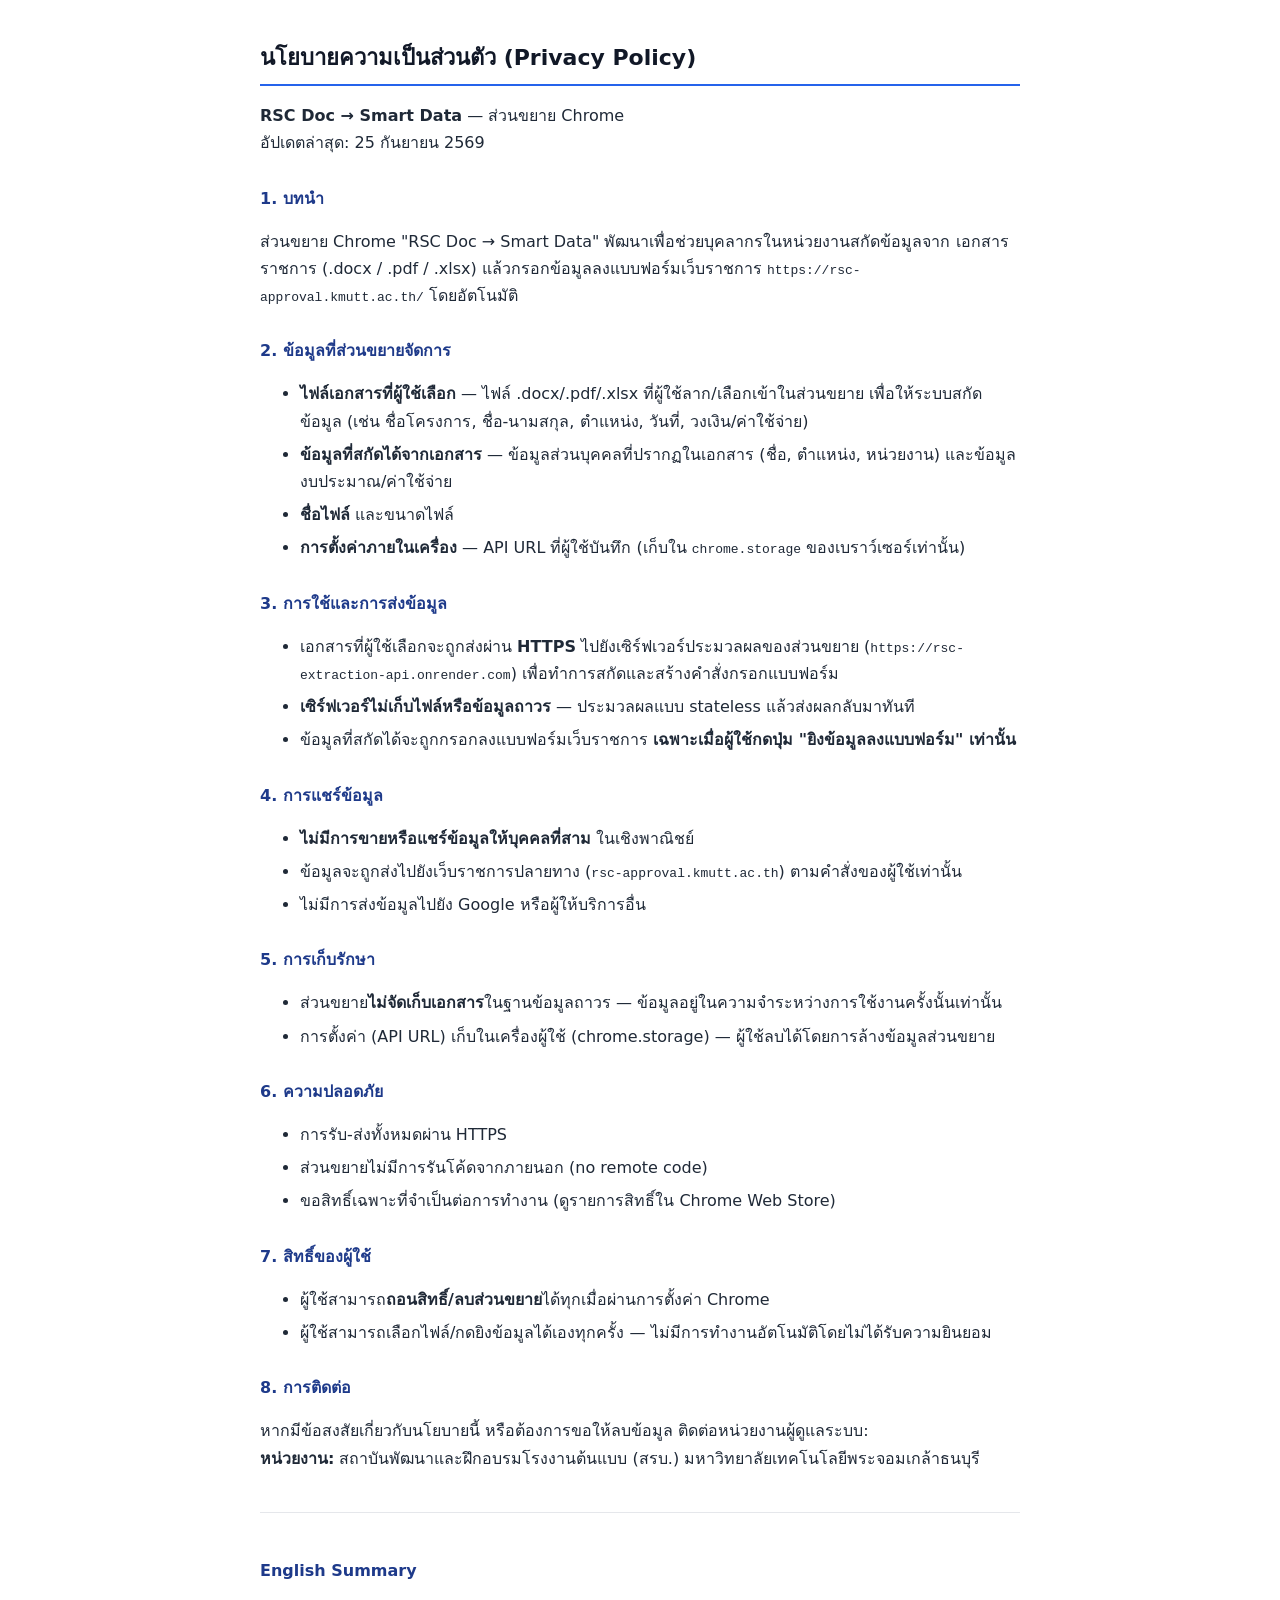
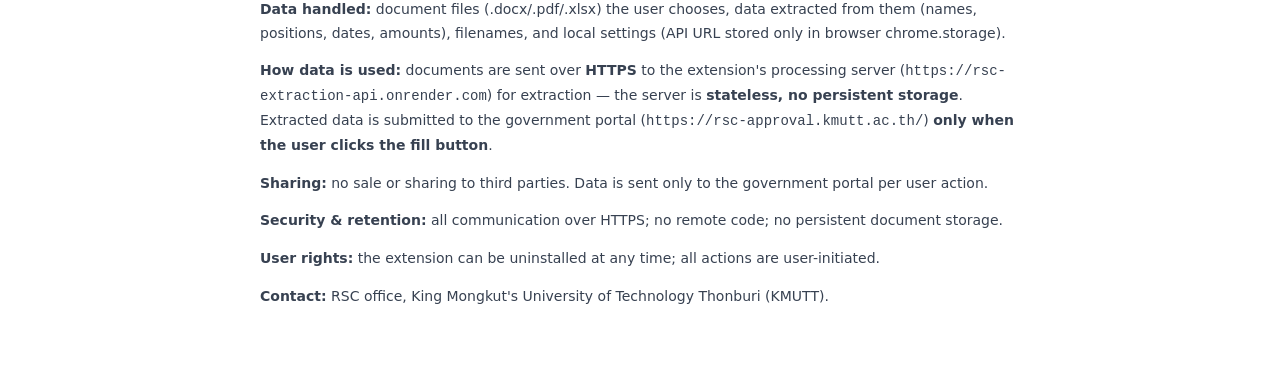
==== docs/privacy.html @ ea29ed73 "chore(store): แก้การปฏิเสธ (Purple Nickel) — privacy URL + in-extension disclosure - docs/privacy.ht" ====
<!DOCTYPE html>
<html lang="th">
<head>
<meta charset="UTF-8" />
<meta name="viewport" content="width=device-width, initial-scale=1.0" />
<title>นโยบายความเป็นส่วนตัว — RSC Doc → Smart Data</title>
<style>
  body { font-family: "Segoe UI", "Noto Sans Thai", system-ui, sans-serif; max-width: 760px; margin: 0 auto; padding: 24px 16px 48px; color: #1f2937; line-height: 1.7; }
  h1 { font-size: 22px; color: #111827; border-bottom: 2px solid #2563eb; padding-bottom: 8px; }
  h2 { font-size: 16px; color: #1e3a8a; margin-top: 28px; }
  li { margin-bottom: 6px; }
  .eng { margin-top: 40px; border-top: 1px solid #e5e7eb; padding-top: 16px; font-size: 14px; color: #374151; }
</style>
</head>
<body>

<h1>นโยบายความเป็นส่วนตัว (Privacy Policy)</h1>
<p><strong>RSC Doc → Smart Data</strong> — ส่วนขยาย Chrome<br/>
อัปเดตล่าสุด: 25 กันยายน 2569</p>

<h2>1. บทนำ</h2>
<p>ส่วนขยาย Chrome "RSC Doc → Smart Data" พัฒนาเพื่อช่วยบุคลากรในหน่วยงานสกัดข้อมูลจาก
เอกสารราชการ (.docx / .pdf / .xlsx) แล้วกรอกข้อมูลลงแบบฟอร์มเว็บราชการ
<code>https://rsc-approval.kmutt.ac.th/</code> โดยอัตโนมัติ</p>

<h2>2. ข้อมูลที่ส่วนขยายจัดการ</h2>
<ul>
  <li><strong>ไฟล์เอกสารที่ผู้ใช้เลือก</strong> — ไฟล์ .docx/.pdf/.xlsx ที่ผู้ใช้ลาก/เลือกเข้าในส่วนขยาย เพื่อให้ระบบสกัดข้อมูล (เช่น ชื่อโครงการ, ชื่อ-นามสกุล, ตำแหน่ง, วันที่, วงเงิน/ค่าใช้จ่าย)</li>
  <li><strong>ข้อมูลที่สกัดได้จากเอกสาร</strong> — ข้อมูลส่วนบุคคลที่ปรากฏในเอกสาร (ชื่อ, ตำแหน่ง, หน่วยงาน) และข้อมูลงบประมาณ/ค่าใช้จ่าย</li>
  <li><strong>ชื่อไฟล์</strong> และขนาดไฟล์</li>
  <li><strong>การตั้งค่าภายในเครื่อง</strong> — API URL ที่ผู้ใช้บันทึก (เก็บใน <code>chrome.storage</code> ของเบราว์เซอร์เท่านั้น)</li>
</ul>

<h2>3. การใช้และการส่งข้อมูล</h2>
<ul>
  <li>เอกสารที่ผู้ใช้เลือกจะถูกส่งผ่าน <strong>HTTPS</strong> ไปยังเซิร์ฟเวอร์ประมวลผลของส่วนขยาย (<code>https://rsc-extraction-api.onrender.com</code>) เพื่อทำการสกัดและสร้างคำสั่งกรอกแบบฟอร์ม</li>
  <li><strong>เซิร์ฟเวอร์ไม่เก็บไฟล์หรือข้อมูลถาวร</strong> — ประมวลผลแบบ stateless แล้วส่งผลกลับมาทันที</li>
  <li>ข้อมูลที่สกัดได้จะถูกกรอกลงแบบฟอร์มเว็บราชการ <strong>เฉพาะเมื่อผู้ใช้กดปุ่ม "ยิงข้อมูลลงแบบฟอร์ม" เท่านั้น</strong></li>
</ul>

<h2>4. การแชร์ข้อมูล</h2>
<ul>
  <li><strong>ไม่มีการขายหรือแชร์ข้อมูลให้บุคคลที่สาม</strong> ในเชิงพาณิชย์</li>
  <li>ข้อมูลจะถูกส่งไปยังเว็บราชการปลายทาง (<code>rsc-approval.kmutt.ac.th</code>) ตามคำสั่งของผู้ใช้เท่านั้น</li>
  <li>ไม่มีการส่งข้อมูลไปยัง Google หรือผู้ให้บริการอื่น</li>
</ul>

<h2>5. การเก็บรักษา</h2>
<ul>
  <li>ส่วนขยาย<strong>ไม่จัดเก็บเอกสาร</strong>ในฐานข้อมูลถาวร — ข้อมูลอยู่ในความจำระหว่างการใช้งานครั้งนั้นเท่านั้น</li>
  <li>การตั้งค่า (API URL) เก็บในเครื่องผู้ใช้ (chrome.storage) — ผู้ใช้ลบได้โดยการล้างข้อมูลส่วนขยาย</li>
</ul>

<h2>6. ความปลอดภัย</h2>
<ul>
  <li>การรับ-ส่งทั้งหมดผ่าน HTTPS</li>
  <li>ส่วนขยายไม่มีการรันโค้ดจากภายนอก (no remote code)</li>
  <li>ขอสิทธิ์เฉพาะที่จำเป็นต่อการทำงาน (ดูรายการสิทธิ์ใน Chrome Web Store)</li>
</ul>

<h2>7. สิทธิ์ของผู้ใช้</h2>
<ul>
  <li>ผู้ใช้สามารถ<strong>ถอนสิทธิ์/ลบส่วนขยาย</strong>ได้ทุกเมื่อผ่านการตั้งค่า Chrome</li>
  <li>ผู้ใช้สามารถเลือกไฟล์/กดยิงข้อมูลได้เองทุกครั้ง — ไม่มีการทำงานอัตโนมัติโดยไม่ได้รับความยินยอม</li>
</ul>

<h2>8. การติดต่อ</h2>
<p>หากมีข้อสงสัยเกี่ยวกับนโยบายนี้ หรือต้องการขอให้ลบข้อมูล ติดต่อหน่วยงานผู้ดูแลระบบ:<br/>
<strong>หน่วยงาน:</strong> สถาบันพัฒนาและฝึกอบรมโรงงานต้นแบบ (สรบ.) มหาวิทยาลัยเทคโนโลยีพระจอมเกล้าธนบุรี</p>

<div class="eng">
<h2>English Summary</h2>
<p><strong>Data handled:</strong> document files (.docx/.pdf/.xlsx) the user chooses, data extracted from them (names, positions, dates, amounts), filenames, and local settings (API URL stored only in browser chrome.storage).</p>
<p><strong>How data is used:</strong> documents are sent over <strong>HTTPS</strong> to the extension's processing server (<code>https://rsc-extraction-api.onrender.com</code>) for extraction — the server is <strong>stateless, no persistent storage</strong>. Extracted data is submitted to the government portal (<code>https://rsc-approval.kmutt.ac.th/</code>) <strong>only when the user clicks the fill button</strong>.</p>
<p><strong>Sharing:</strong> no sale or sharing to third parties. Data is sent only to the government portal per user action.</p>
<p><strong>Security &amp; retention:</strong> all communication over HTTPS; no remote code; no persistent document storage.</p>
<p><strong>User rights:</strong> the extension can be uninstalled at any time; all actions are user-initiated.</p>
<p><strong>Contact:</strong> RSC office, King Mongkut's University of Technology Thonburi (KMUTT).</p>
</div>

</body>
</html>
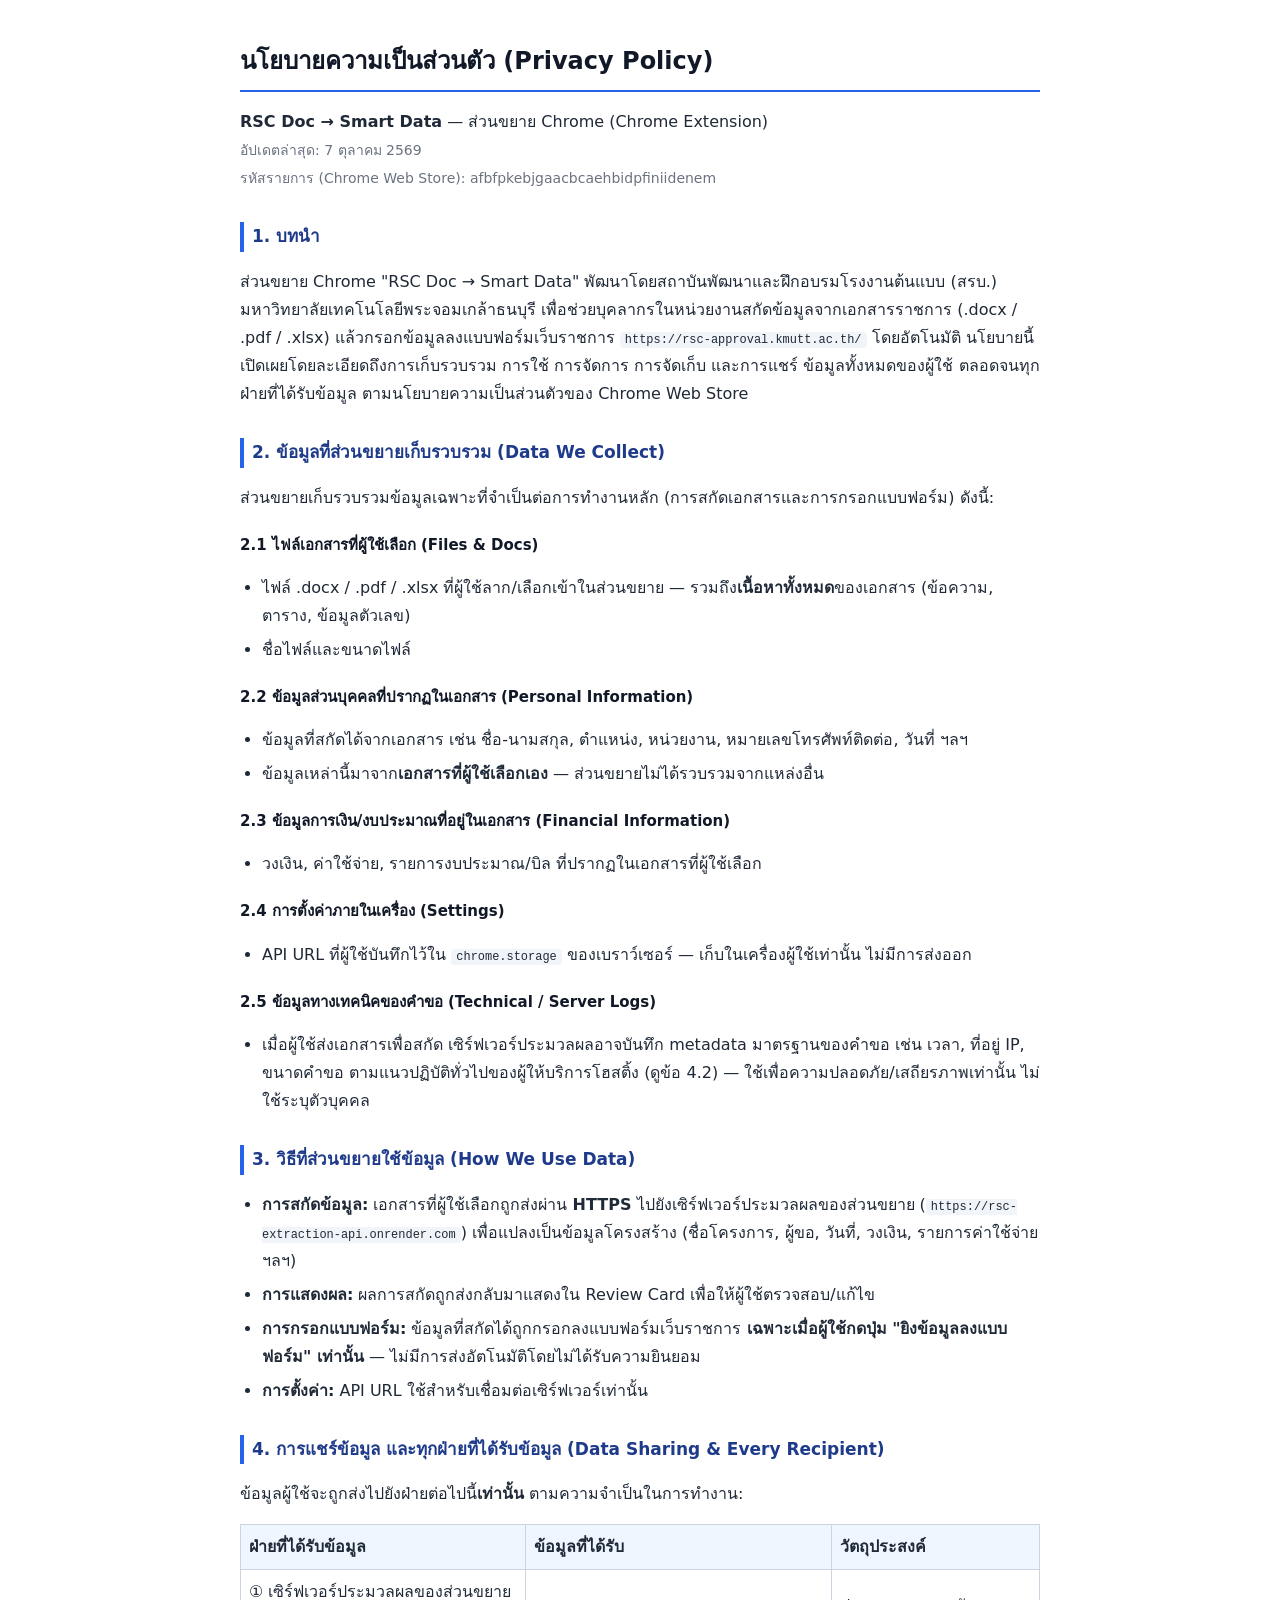
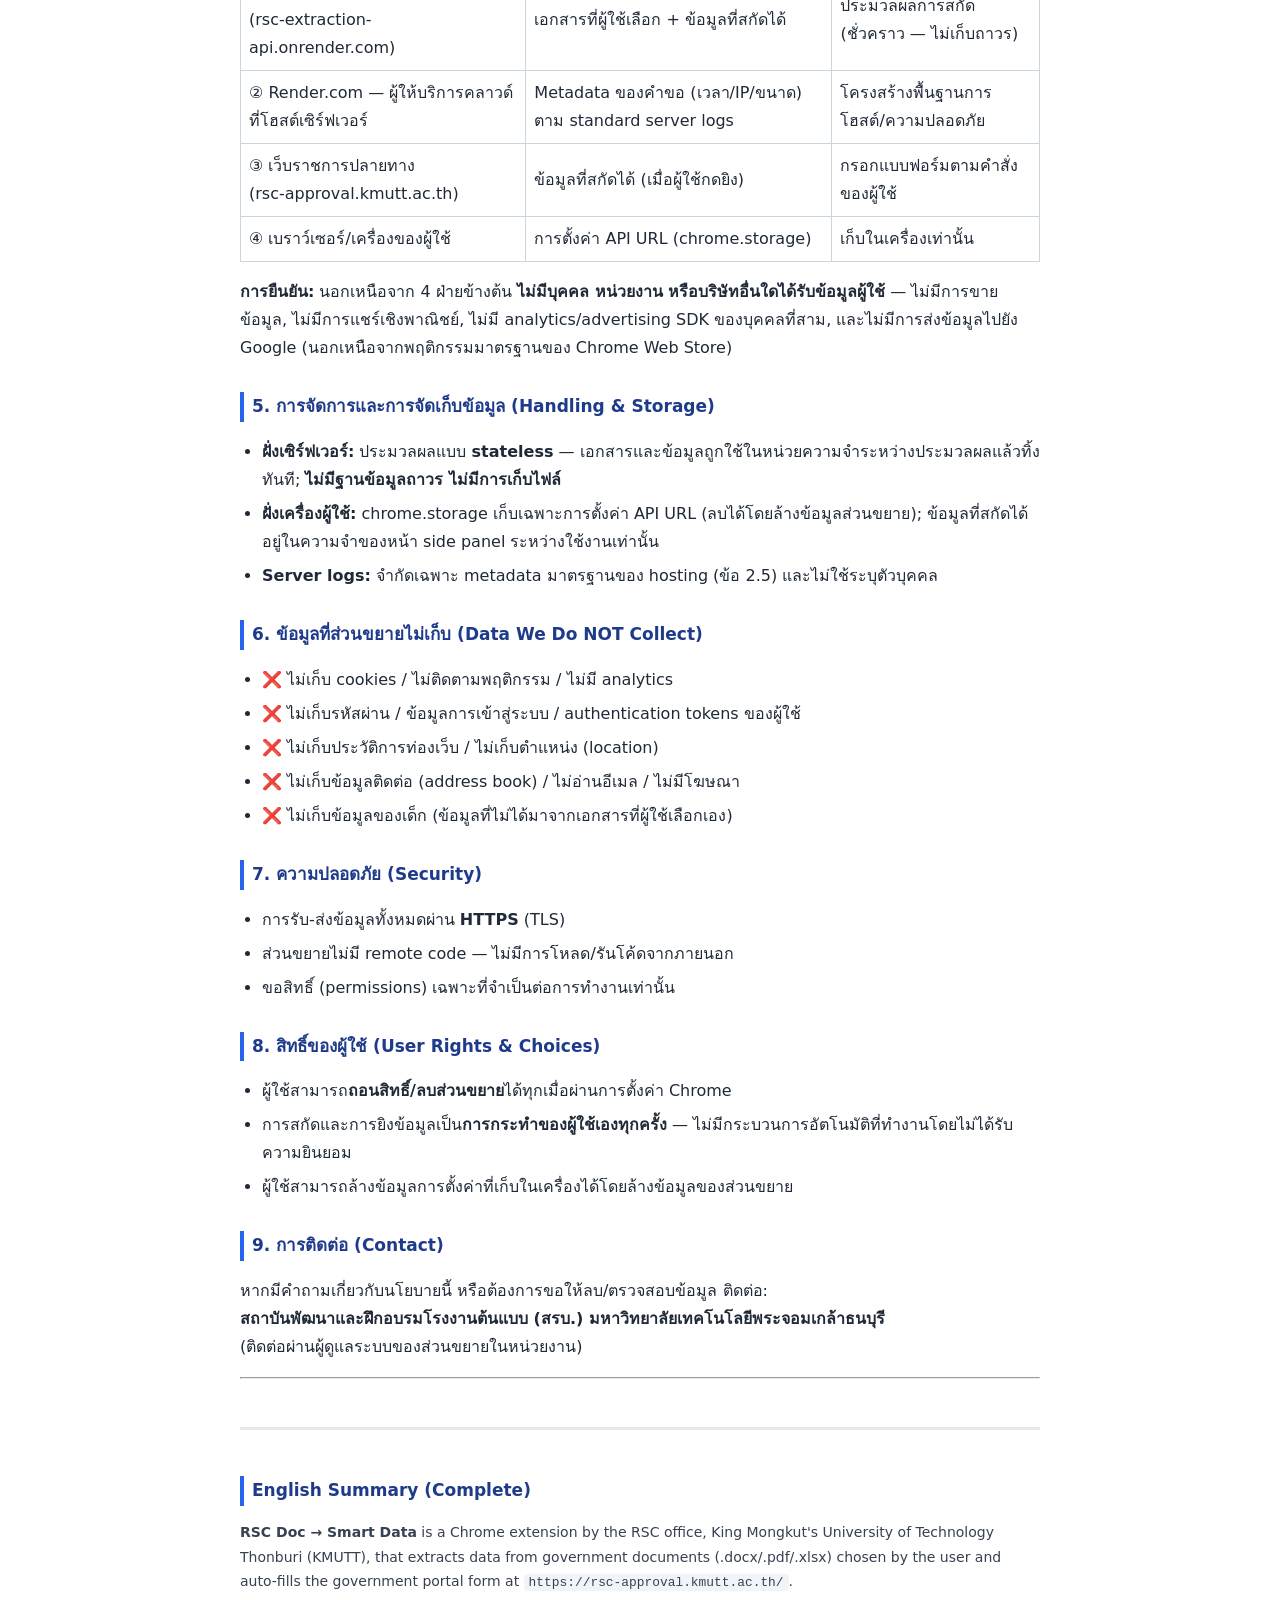
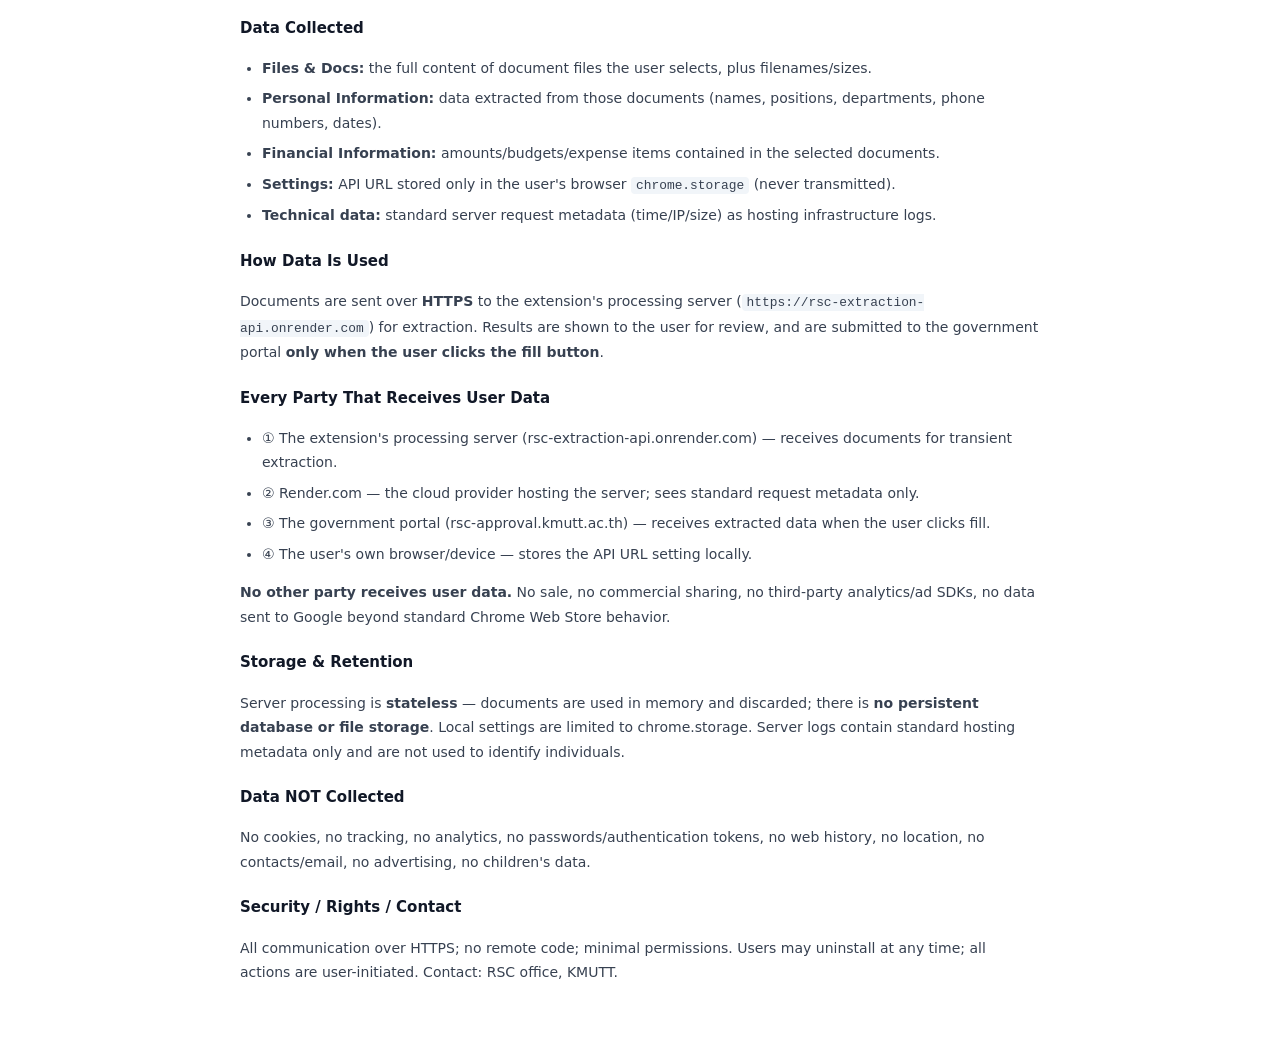
==== commit c9a84604: "docs(privacy): เขียนนโยบายใหม่ให้ครบตามข้อกำหนด Chrome (รอบ 2 ปฏิเสธ) - เนื้อหาไม่ละเอียด -> เขียนให" ====
--- a/docs/privacy.html
+++ b/docs/privacy.html
@@ -5,77 +5,176 @@
 <meta name="viewport" content="width=device-width, initial-scale=1.0" />
 <title>นโยบายความเป็นส่วนตัว — RSC Doc → Smart Data</title>
 <style>
-  body { font-family: "Segoe UI", "Noto Sans Thai", system-ui, sans-serif; max-width: 760px; margin: 0 auto; padding: 24px 16px 48px; color: #1f2937; line-height: 1.7; }
-  h1 { font-size: 22px; color: #111827; border-bottom: 2px solid #2563eb; padding-bottom: 8px; }
-  h2 { font-size: 16px; color: #1e3a8a; margin-top: 28px; }
+  body { font-family: "Segoe UI", "Noto Sans Thai", system-ui, sans-serif; max-width: 800px; margin: 0 auto; padding: 24px 16px 48px; color: #1f2937; line-height: 1.75; }
+  h1 { font-size: 24px; color: #111827; border-bottom: 2px solid #2563eb; padding-bottom: 8px; }
+  h2 { font-size: 17px; color: #1e3a8a; margin-top: 30px; border-left: 4px solid #2563eb; padding-left: 8px; }
+  h3 { font-size: 15px; color: #111827; margin-top: 20px; }
+  ul { padding-left: 22px; }
   li { margin-bottom: 6px; }
-  .eng { margin-top: 40px; border-top: 1px solid #e5e7eb; padding-top: 16px; font-size: 14px; color: #374151; }
+  code { background: #f1f5f9; padding: 1px 5px; border-radius: 4px; font-size: 0.92em; }
+  .eng { margin-top: 48px; border-top: 3px solid #e5e7eb; padding-top: 16px; font-size: 14px; color: #374151; }
+  .meta { color: #6b7280; font-size: 14px; }
 </style>
 </head>
 <body>
 
 <h1>นโยบายความเป็นส่วนตัว (Privacy Policy)</h1>
-<p><strong>RSC Doc → Smart Data</strong> — ส่วนขยาย Chrome<br/>
-อัปเดตล่าสุด: 25 กันยายน 2569</p>
+<p><strong>RSC Doc → Smart Data</strong> — ส่วนขยาย Chrome (Chrome Extension)<br/>
+<span class="meta">อัปเดตล่าสุด: 7 ตุลาคม 2569<br/>
+รหัสรายการ (Chrome Web Store): afbfpkebjgaacbcaehbidpfiniidenem</span></p>
 
 <h2>1. บทนำ</h2>
-<p>ส่วนขยาย Chrome "RSC Doc → Smart Data" พัฒนาเพื่อช่วยบุคลากรในหน่วยงานสกัดข้อมูลจาก
-เอกสารราชการ (.docx / .pdf / .xlsx) แล้วกรอกข้อมูลลงแบบฟอร์มเว็บราชการ
-<code>https://rsc-approval.kmutt.ac.th/</code> โดยอัตโนมัติ</p>
+<p>ส่วนขยาย Chrome "RSC Doc → Smart Data" พัฒนาโดยสถาบันพัฒนาและฝึกอบรมโรงงานต้นแบบ (สรบ.)
+มหาวิทยาลัยเทคโนโลยีพระจอมเกล้าธนบุรี เพื่อช่วยบุคลากรในหน่วยงานสกัดข้อมูลจากเอกสารราชการ
+(.docx / .pdf / .xlsx) แล้วกรอกข้อมูลลงแบบฟอร์มเว็บราชการ <code>https://rsc-approval.kmutt.ac.th/</code>
+โดยอัตโนมัติ นโยบายนี้เปิดเผยโดยละเอียดถึงการเก็บรวบรวม การใช้ การจัดการ การจัดเก็บ และการแชร์
+ข้อมูลทั้งหมดของผู้ใช้ ตลอดจนทุกฝ่ายที่ได้รับข้อมูล ตามนโยบายความเป็นส่วนตัวของ Chrome Web Store</p>
 
-<h2>2. ข้อมูลที่ส่วนขยายจัดการ</h2>
+<h2>2. ข้อมูลที่ส่วนขยายเก็บรวบรวม (Data We Collect)</h2>
+<p>ส่วนขยายเก็บรวบรวมข้อมูลเฉพาะที่จำเป็นต่อการทำงานหลัก (การสกัดเอกสารและการกรอกแบบฟอร์ม) ดังนี้:</p>
+
+<h3>2.1 ไฟล์เอกสารที่ผู้ใช้เลือก (Files &amp; Docs)</h3>
 <ul>
-  <li><strong>ไฟล์เอกสารที่ผู้ใช้เลือก</strong> — ไฟล์ .docx/.pdf/.xlsx ที่ผู้ใช้ลาก/เลือกเข้าในส่วนขยาย เพื่อให้ระบบสกัดข้อมูล (เช่น ชื่อโครงการ, ชื่อ-นามสกุล, ตำแหน่ง, วันที่, วงเงิน/ค่าใช้จ่าย)</li>
-  <li><strong>ข้อมูลที่สกัดได้จากเอกสาร</strong> — ข้อมูลส่วนบุคคลที่ปรากฏในเอกสาร (ชื่อ, ตำแหน่ง, หน่วยงาน) และข้อมูลงบประมาณ/ค่าใช้จ่าย</li>
-  <li><strong>ชื่อไฟล์</strong> และขนาดไฟล์</li>
-  <li><strong>การตั้งค่าภายในเครื่อง</strong> — API URL ที่ผู้ใช้บันทึก (เก็บใน <code>chrome.storage</code> ของเบราว์เซอร์เท่านั้น)</li>
+  <li>ไฟล์ .docx / .pdf / .xlsx ที่ผู้ใช้ลาก/เลือกเข้าในส่วนขยาย — รวมถึง<b>เนื้อหาทั้งหมด</b>ของเอกสาร (ข้อความ, ตาราง, ข้อมูลตัวเลข)</li>
+  <li>ชื่อไฟล์และขนาดไฟล์</li>
 </ul>
 
-<h2>3. การใช้และการส่งข้อมูล</h2>
+<h3>2.2 ข้อมูลส่วนบุคคลที่ปรากฏในเอกสาร (Personal Information)</h3>
 <ul>
-  <li>เอกสารที่ผู้ใช้เลือกจะถูกส่งผ่าน <strong>HTTPS</strong> ไปยังเซิร์ฟเวอร์ประมวลผลของส่วนขยาย (<code>https://rsc-extraction-api.onrender.com</code>) เพื่อทำการสกัดและสร้างคำสั่งกรอกแบบฟอร์ม</li>
-  <li><strong>เซิร์ฟเวอร์ไม่เก็บไฟล์หรือข้อมูลถาวร</strong> — ประมวลผลแบบ stateless แล้วส่งผลกลับมาทันที</li>
-  <li>ข้อมูลที่สกัดได้จะถูกกรอกลงแบบฟอร์มเว็บราชการ <strong>เฉพาะเมื่อผู้ใช้กดปุ่ม "ยิงข้อมูลลงแบบฟอร์ม" เท่านั้น</strong></li>
+  <li>ข้อมูลที่สกัดได้จากเอกสาร เช่น ชื่อ-นามสกุล, ตำแหน่ง, หน่วยงาน, หมายเลขโทรศัพท์ติดต่อ, วันที่ ฯลฯ</li>
+  <li>ข้อมูลเหล่านี้มาจาก<b>เอกสารที่ผู้ใช้เลือกเอง</b> — ส่วนขยายไม่ได้รวบรวมจากแหล่งอื่น</li>
 </ul>
 
-<h2>4. การแชร์ข้อมูล</h2>
+<h3>2.3 ข้อมูลการเงิน/งบประมาณที่อยู่ในเอกสาร (Financial Information)</h3>
 <ul>
-  <li><strong>ไม่มีการขายหรือแชร์ข้อมูลให้บุคคลที่สาม</strong> ในเชิงพาณิชย์</li>
-  <li>ข้อมูลจะถูกส่งไปยังเว็บราชการปลายทาง (<code>rsc-approval.kmutt.ac.th</code>) ตามคำสั่งของผู้ใช้เท่านั้น</li>
-  <li>ไม่มีการส่งข้อมูลไปยัง Google หรือผู้ให้บริการอื่น</li>
+  <li>วงเงิน, ค่าใช้จ่าย, รายการงบประมาณ/บิล ที่ปรากฏในเอกสารที่ผู้ใช้เลือก</li>
 </ul>
 
-<h2>5. การเก็บรักษา</h2>
+<h3>2.4 การตั้งค่าภายในเครื่อง (Settings)</h3>
 <ul>
-  <li>ส่วนขยาย<strong>ไม่จัดเก็บเอกสาร</strong>ในฐานข้อมูลถาวร — ข้อมูลอยู่ในความจำระหว่างการใช้งานครั้งนั้นเท่านั้น</li>
-  <li>การตั้งค่า (API URL) เก็บในเครื่องผู้ใช้ (chrome.storage) — ผู้ใช้ลบได้โดยการล้างข้อมูลส่วนขยาย</li>
+  <li>API URL ที่ผู้ใช้บันทึกไว้ใน <code>chrome.storage</code> ของเบราว์เซอร์ — เก็บในเครื่องผู้ใช้เท่านั้น ไม่มีการส่งออก</li>
 </ul>
 
-<h2>6. ความปลอดภัย</h2>
+<h3>2.5 ข้อมูลทางเทคนิคของคำขอ (Technical / Server Logs)</h3>
 <ul>
-  <li>การรับ-ส่งทั้งหมดผ่าน HTTPS</li>
-  <li>ส่วนขยายไม่มีการรันโค้ดจากภายนอก (no remote code)</li>
-  <li>ขอสิทธิ์เฉพาะที่จำเป็นต่อการทำงาน (ดูรายการสิทธิ์ใน Chrome Web Store)</li>
+  <li>เมื่อผู้ใช้ส่งเอกสารเพื่อสกัด เซิร์ฟเวอร์ประมวลผลอาจบันทึก metadata มาตรฐานของคำขอ เช่น เวลา, ที่อยู่ IP, ขนาดคำขอ ตามแนวปฏิบัติทั่วไปของผู้ให้บริการโฮสติ้ง (ดูข้อ 4.2) — ใช้เพื่อความปลอดภัย/เสถียรภาพเท่านั้น ไม่ใช้ระบุตัวบุคคล</li>
 </ul>
 
-<h2>7. สิทธิ์ของผู้ใช้</h2>
+<h2>3. วิธีที่ส่วนขยายใช้ข้อมูล (How We Use Data)</h2>
 <ul>
-  <li>ผู้ใช้สามารถ<strong>ถอนสิทธิ์/ลบส่วนขยาย</strong>ได้ทุกเมื่อผ่านการตั้งค่า Chrome</li>
-  <li>ผู้ใช้สามารถเลือกไฟล์/กดยิงข้อมูลได้เองทุกครั้ง — ไม่มีการทำงานอัตโนมัติโดยไม่ได้รับความยินยอม</li>
+  <li><b>การสกัดข้อมูล:</b> เอกสารที่ผู้ใช้เลือกถูกส่งผ่าน <b>HTTPS</b> ไปยังเซิร์ฟเวอร์ประมวลผลของส่วนขยาย (<code>https://rsc-extraction-api.onrender.com</code>) เพื่อแปลงเป็นข้อมูลโครงสร้าง (ชื่อโครงการ, ผู้ขอ, วันที่, วงเงิน, รายการค่าใช้จ่าย ฯลฯ)</li>
+  <li><b>การแสดงผล:</b> ผลการสกัดถูกส่งกลับมาแสดงใน Review Card เพื่อให้ผู้ใช้ตรวจสอบ/แก้ไข</li>
+  <li><b>การกรอกแบบฟอร์ม:</b> ข้อมูลที่สกัดได้ถูกกรอกลงแบบฟอร์มเว็บราชการ <b>เฉพาะเมื่อผู้ใช้กดปุ่ม "ยิงข้อมูลลงแบบฟอร์ม" เท่านั้น</b> — ไม่มีการส่งอัตโนมัติโดยไม่ได้รับความยินยอม</li>
+  <li><b>การตั้งค่า:</b> API URL ใช้สำหรับเชื่อมต่อเซิร์ฟเวอร์เท่านั้น</li>
 </ul>
 
-<h2>8. การติดต่อ</h2>
-<p>หากมีข้อสงสัยเกี่ยวกับนโยบายนี้ หรือต้องการขอให้ลบข้อมูล ติดต่อหน่วยงานผู้ดูแลระบบ:<br/>
-<strong>หน่วยงาน:</strong> สถาบันพัฒนาและฝึกอบรมโรงงานต้นแบบ (สรบ.) มหาวิทยาลัยเทคโนโลยีพระจอมเกล้าธนบุรี</p>
+<h2>4. การแชร์ข้อมูล และทุกฝ่ายที่ได้รับข้อมูล (Data Sharing &amp; Every Recipient)</h2>
+<p>ข้อมูลผู้ใช้จะถูกส่งไปยังฝ่ายต่อไปนี้<b>เท่านั้น</b> ตามความจำเป็นในการทำงาน:</p>
+
+<table style="width:100%; border-collapse:collapse; margin:10px 0;">
+  <tr style="background:#eff6ff;">
+    <th style="border:1px solid #cbd5e1; padding:8px; text-align:left;">ฝ่ายที่ได้รับข้อมูล</th>
+    <th style="border:1px solid #cbd5e1; padding:8px; text-align:left;">ข้อมูลที่ได้รับ</th>
+    <th style="border:1px solid #cbd5e1; padding:8px; text-align:left;">วัตถุประสงค์</th>
+  </tr>
+  <tr>
+    <td style="border:1px solid #cbd5e1; padding:8px;">① เซิร์ฟเวอร์ประมวลผลของส่วนขยาย<br/>(rsc-extraction-api.onrender.com)</td>
+    <td style="border:1px solid #cbd5e1; padding:8px;">เอกสารที่ผู้ใช้เลือก + ข้อมูลที่สกัดได้</td>
+    <td style="border:1px solid #cbd5e1; padding:8px;">ประมวลผลการสกัด (ชั่วคราว — ไม่เก็บถาวร)</td>
+  </tr>
+  <tr>
+    <td style="border:1px solid #cbd5e1; padding:8px;">② Render.com — ผู้ให้บริการคลาวด์ที่โฮสต์เซิร์ฟเวอร์</td>
+    <td style="border:1px solid #cbd5e1; padding:8px;">Metadata ของคำขอ (เวลา/IP/ขนาด) ตาม standard server logs</td>
+    <td style="border:1px solid #cbd5e1; padding:8px;">โครงสร้างพื้นฐานการโฮสต์/ความปลอดภัย</td>
+  </tr>
+  <tr>
+    <td style="border:1px solid #cbd5e1; padding:8px;">③ เว็บราชการปลายทาง<br/>(rsc-approval.kmutt.ac.th)</td>
+    <td style="border:1px solid #cbd5e1; padding:8px;">ข้อมูลที่สกัดได้ (เมื่อผู้ใช้กดยิง)</td>
+    <td style="border:1px solid #cbd5e1; padding:8px;">กรอกแบบฟอร์มตามคำสั่งของผู้ใช้</td>
+  </tr>
+  <tr>
+    <td style="border:1px solid #cbd5e1; padding:8px;">④ เบราว์เซอร์/เครื่องของผู้ใช้</td>
+    <td style="border:1px solid #cbd5e1; padding:8px;">การตั้งค่า API URL (chrome.storage)</td>
+    <td style="border:1px solid #cbd5e1; padding:8px;">เก็บในเครื่องเท่านั้น</td>
+  </tr>
+</table>
+
+<p><b>การยืนยัน:</b> นอกเหนือจาก 4 ฝ่ายข้างต้น <b>ไม่มีบุคคล หน่วยงาน หรือบริษัทอื่นใดได้รับข้อมูลผู้ใช้</b> —
+ไม่มีการขายข้อมูล, ไม่มีการแชร์เชิงพาณิชย์, ไม่มี analytics/advertising SDK ของบุคคลที่สาม,
+และไม่มีการส่งข้อมูลไปยัง Google (นอกเหนือจากพฤติกรรมมาตรฐานของ Chrome Web Store)</p>
+
+<h2>5. การจัดการและการจัดเก็บข้อมูล (Handling &amp; Storage)</h2>
+<ul>
+  <li><b>ฝั่งเซิร์ฟเวอร์:</b> ประมวลผลแบบ <b>stateless</b> — เอกสารและข้อมูลถูกใช้ในหน่วยความจำระหว่างประมวลผลแล้วทิ้งทันที; <b>ไม่มีฐานข้อมูลถาวร ไม่มีการเก็บไฟล์</b></li>
+  <li><b>ฝั่งเครื่องผู้ใช้:</b> chrome.storage เก็บเฉพาะการตั้งค่า API URL (ลบได้โดยล้างข้อมูลส่วนขยาย); ข้อมูลที่สกัดได้อยู่ในความจำของหน้า side panel ระหว่างใช้งานเท่านั้น</li>
+  <li><b>Server logs:</b> จำกัดเฉพาะ metadata มาตรฐานของ hosting (ข้อ 2.5) และไม่ใช้ระบุตัวบุคคล</li>
+</ul>
+
+<h2>6. ข้อมูลที่ส่วนขยายไม่เก็บ (Data We Do NOT Collect)</h2>
+<ul>
+  <li>❌ ไม่เก็บ cookies / ไม่ติดตามพฤติกรรม / ไม่มี analytics</li>
+  <li>❌ ไม่เก็บรหัสผ่าน / ข้อมูลการเข้าสู่ระบบ / authentication tokens ของผู้ใช้</li>
+  <li>❌ ไม่เก็บประวัติการท่องเว็บ / ไม่เก็บตำแหน่ง (location)</li>
+  <li>❌ ไม่เก็บข้อมูลติดต่อ (address book) / ไม่อ่านอีเมล / ไม่มีโฆษณา</li>
+  <li>❌ ไม่เก็บข้อมูลของเด็ก (ข้อมูลที่ไม่ได้มาจากเอกสารที่ผู้ใช้เลือกเอง)</li>
+</ul>
+
+<h2>7. ความปลอดภัย (Security)</h2>
+<ul>
+  <li>การรับ-ส่งข้อมูลทั้งหมดผ่าน <b>HTTPS</b> (TLS)</li>
+  <li>ส่วนขยายไม่มี remote code — ไม่มีการโหลด/รันโค้ดจากภายนอก</li>
+  <li>ขอสิทธิ์ (permissions) เฉพาะที่จำเป็นต่อการทำงานเท่านั้น</li>
+</ul>
+
+<h2>8. สิทธิ์ของผู้ใช้ (User Rights &amp; Choices)</h2>
+<ul>
+  <li>ผู้ใช้สามารถ<b>ถอนสิทธิ์/ลบส่วนขยาย</b>ได้ทุกเมื่อผ่านการตั้งค่า Chrome</li>
+  <li>การสกัดและการยิงข้อมูลเป็น<b>การกระทำของผู้ใช้เองทุกครั้ง</b> — ไม่มีกระบวนการอัตโนมัติที่ทำงานโดยไม่ได้รับความยินยอม</li>
+  <li>ผู้ใช้สามารถล้างข้อมูลการตั้งค่าที่เก็บในเครื่องได้โดยล้างข้อมูลของส่วนขยาย</li>
+</ul>
+
+<h2>9. การติดต่อ (Contact)</h2>
+<p>หากมีคำถามเกี่ยวกับนโยบายนี้ หรือต้องการขอให้ลบ/ตรวจสอบข้อมูล ติดต่อ:<br/>
+<strong>สถาบันพัฒนาและฝึกอบรมโรงงานต้นแบบ (สรบ.) มหาวิทยาลัยเทคโนโลยีพระจอมเกล้าธนบุรี</strong><br/>
+(ติดต่อผ่านผู้ดูแลระบบของส่วนขยายในหน่วยงาน)</p>
+
+<hr/>
 
 <div class="eng">
-<h2>English Summary</h2>
-<p><strong>Data handled:</strong> document files (.docx/.pdf/.xlsx) the user chooses, data extracted from them (names, positions, dates, amounts), filenames, and local settings (API URL stored only in browser chrome.storage).</p>
-<p><strong>How data is used:</strong> documents are sent over <strong>HTTPS</strong> to the extension's processing server (<code>https://rsc-extraction-api.onrender.com</code>) for extraction — the server is <strong>stateless, no persistent storage</strong>. Extracted data is submitted to the government portal (<code>https://rsc-approval.kmutt.ac.th/</code>) <strong>only when the user clicks the fill button</strong>.</p>
-<p><strong>Sharing:</strong> no sale or sharing to third parties. Data is sent only to the government portal per user action.</p>
-<p><strong>Security &amp; retention:</strong> all communication over HTTPS; no remote code; no persistent document storage.</p>
-<p><strong>User rights:</strong> the extension can be uninstalled at any time; all actions are user-initiated.</p>
-<p><strong>Contact:</strong> RSC office, King Mongkut's University of Technology Thonburi (KMUTT).</p>
+<h2>English Summary (Complete)</h2>
+<p><strong>RSC Doc → Smart Data</strong> is a Chrome extension by the RSC office, King Mongkut's University of Technology Thonburi (KMUTT), that extracts data from government documents (.docx/.pdf/.xlsx) chosen by the user and auto-fills the government portal form at <code>https://rsc-approval.kmutt.ac.th/</code>.</p>
+
+<h3>Data Collected</h3>
+<ul>
+  <li><strong>Files &amp; Docs:</strong> the full content of document files the user selects, plus filenames/sizes.</li>
+  <li><strong>Personal Information:</strong> data extracted from those documents (names, positions, departments, phone numbers, dates).</li>
+  <li><strong>Financial Information:</strong> amounts/budgets/expense items contained in the selected documents.</li>
+  <li><strong>Settings:</strong> API URL stored only in the user's browser <code>chrome.storage</code> (never transmitted).</li>
+  <li><strong>Technical data:</strong> standard server request metadata (time/IP/size) as hosting infrastructure logs.</li>
+</ul>
+
+<h3>How Data Is Used</h3>
+<p>Documents are sent over <strong>HTTPS</strong> to the extension's processing server
+(<code>https://rsc-extraction-api.onrender.com</code>) for extraction. Results are shown to the user for review,
+and are submitted to the government portal <strong>only when the user clicks the fill button</strong>.</p>
+
+<h3>Every Party That Receives User Data</h3>
+<ul>
+  <li>① The extension's processing server (rsc-extraction-api.onrender.com) — receives documents for transient extraction.</li>
+  <li>② Render.com — the cloud provider hosting the server; sees standard request metadata only.</li>
+  <li>③ The government portal (rsc-approval.kmutt.ac.th) — receives extracted data when the user clicks fill.</li>
+  <li>④ The user's own browser/device — stores the API URL setting locally.</li>
+</ul>
+<p><strong>No other party receives user data.</strong> No sale, no commercial sharing, no third-party analytics/ad SDKs, no data sent to Google beyond standard Chrome Web Store behavior.</p>
+
+<h3>Storage &amp; Retention</h3>
+<p>Server processing is <strong>stateless</strong> — documents are used in memory and discarded; there is <strong>no persistent database or file storage</strong>. Local settings are limited to chrome.storage. Server logs contain standard hosting metadata only and are not used to identify individuals.</p>
+
+<h3>Data NOT Collected</h3>
+<p>No cookies, no tracking, no analytics, no passwords/authentication tokens, no web history, no location, no contacts/email, no advertising, no children's data.</p>
+
+<h3>Security / Rights / Contact</h3>
+<p>All communication over HTTPS; no remote code; minimal permissions. Users may uninstall at any time; all actions are user-initiated. Contact: RSC office, KMUTT.</p>
 </div>
 
 </body>
